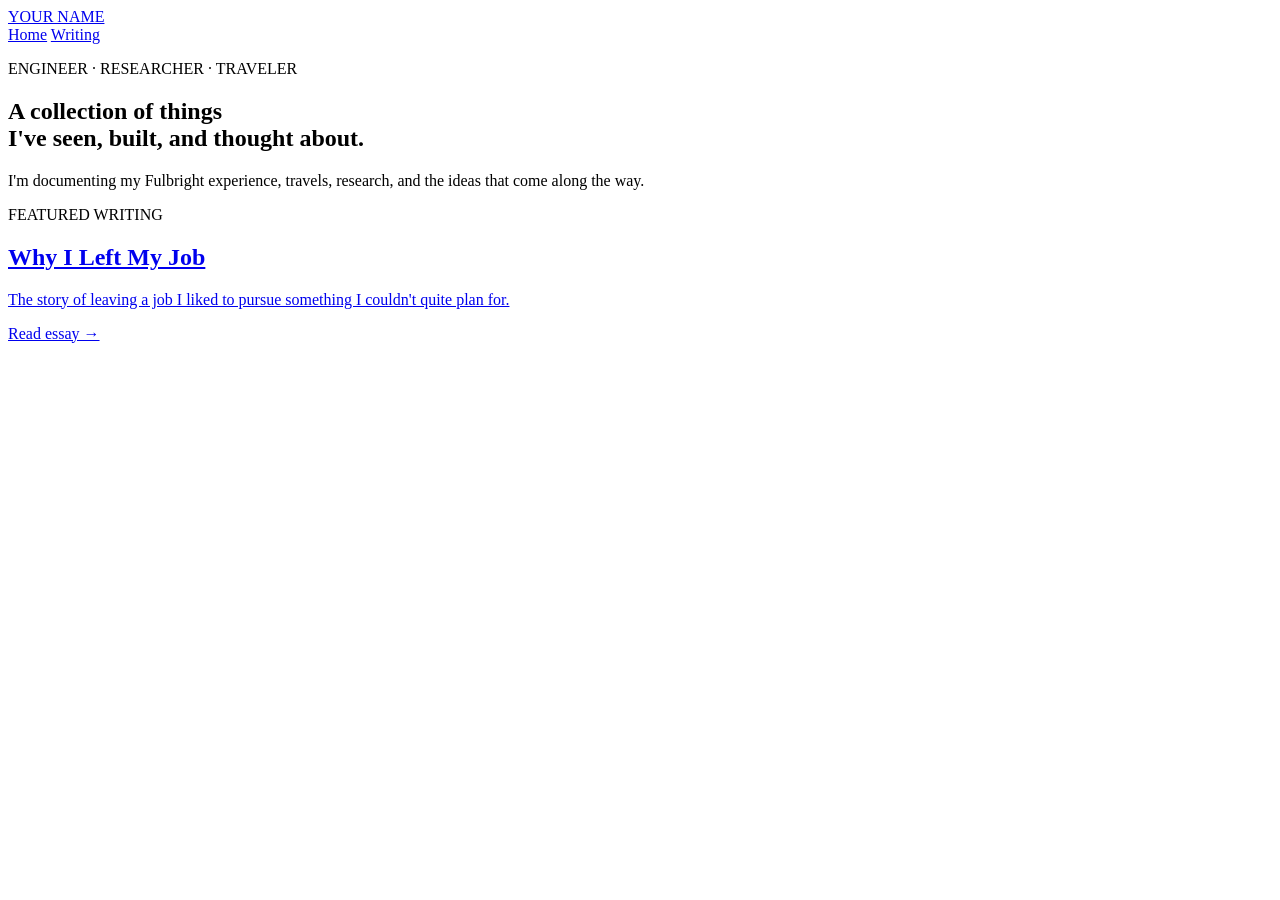
==== index.html @ 5b272e48 "Add initial HTML structure for personal website" ====
<!DOCTYPE html>
<html lang="en">
<head>
    <meta charset="UTF-8">
    <meta name="viewport" content="width=device-width, initial-scale=1.0">
    <title>Your Name</title>
    <link rel="stylesheet" href="style.css">
</head>

<body>

    <header>
        <a href="index.html" class="site-title">YOUR NAME</a>

        <nav>
            <a href="index.html">Home</a>
            <a href="essay.html">Writing</a>
        </nav>
    </header>

    <main class="home">
        <section class="intro">
            <p class="eyebrow">ENGINEER · RESEARCHER · TRAVELER</p>

            <h1>
                A collection of things<br>
                I've seen, built, and thought about.
            </h1>

            <p class="intro-text">
                I'm documenting my Fulbright experience, travels,
                research, and the ideas that come along the way.
            </p>
        </section>

        <section class="featured">
            <p class="eyebrow">FEATURED WRITING</p>

            <a href="essay.html" class="essay-link">
                <h2>Why I Left My Job</h2>
                <p>
                    The story of leaving a job I liked to pursue
                    something I couldn't quite plan for.
                </p>
                <span>Read essay →</span>
            </a>
        </section>
    </main>

</body>
</html>
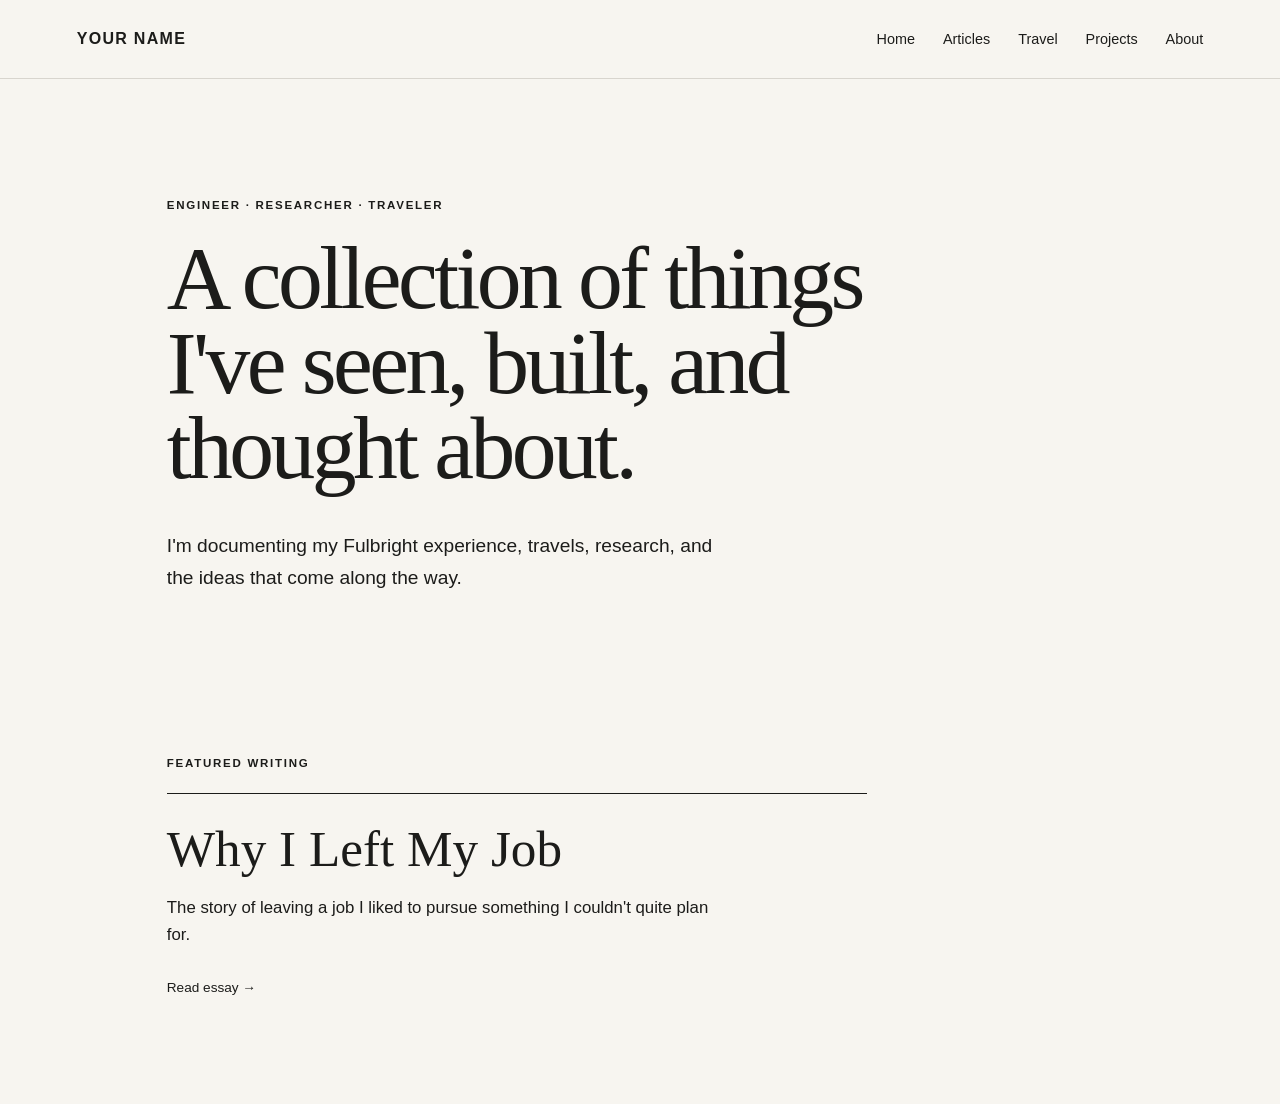
==== commit 88f776c3: "Update navigation links in index.html" ====
--- a/index.html
+++ b/index.html
@@ -14,7 +14,10 @@
 
         <nav>
             <a href="index.html">Home</a>
-            <a href="essay.html">Writing</a>
+            <a href="articles/index.html">Articles</a>
+            <a href="travel/index.html">Travel</a>
+            <a href="projects/index.html">Projects</a>
+            <a href="about/index.html">About</a>
         </nav>
     </header>
 
--- a/style.css
+++ b/style.css
@@ -0,0 +1,166 @@
+* {
+    box-sizing: border-box;
+}
+
+body {
+    margin: 0;
+    background: #f7f5f0;
+    color: #1c1c1a;
+    font-family: Arial, Helvetica, sans-serif;
+}
+
+header {
+    display: flex;
+    justify-content: space-between;
+    align-items: center;
+
+    padding: 30px 6vw;
+
+    border-bottom: 1px solid #d8d5ce;
+}
+
+.site-title {
+    color: inherit;
+    text-decoration: none;
+    font-weight: 700;
+    letter-spacing: 0.08em;
+}
+
+nav {
+    display: flex;
+    gap: 28px;
+}
+
+nav a {
+    color: inherit;
+    text-decoration: none;
+    font-size: 0.9rem;
+}
+
+nav a:hover {
+    text-decoration: underline;
+}
+
+.home {
+    max-width: 1100px;
+    margin: 0 auto;
+    padding: 12vh 6vw;
+}
+
+.intro {
+    max-width: 850px;
+}
+
+.eyebrow {
+    margin-bottom: 24px;
+
+    font-size: 0.72rem;
+    font-weight: 700;
+    letter-spacing: 0.15em;
+}
+
+h1 {
+    margin: 0;
+
+    font-family: Georgia, "Times New Roman", serif;
+    font-size: clamp(3rem, 7vw, 6.5rem);
+    font-weight: 400;
+    line-height: 0.95;
+    letter-spacing: -0.04em;
+}
+
+.intro-text {
+    max-width: 560px;
+    margin-top: 40px;
+
+    font-size: 1.2rem;
+    line-height: 1.7;
+}
+
+.featured {
+    margin-top: 18vh;
+    max-width: 700px;
+}
+
+.essay-link {
+    display: block;
+
+    color: inherit;
+    text-decoration: none;
+
+    border-top: 1px solid #1c1c1a;
+    padding-top: 25px;
+}
+
+.essay-link h2 {
+    margin: 0;
+
+    font-family: Georgia, "Times New Roman", serif;
+    font-size: clamp(2rem, 4vw, 4rem);
+    font-weight: 400;
+}
+
+.essay-link p {
+    max-width: 550px;
+    font-size: 1.05rem;
+    line-height: 1.6;
+}
+
+.essay-link span {
+    display: inline-block;
+    margin-top: 15px;
+    font-size: 0.85rem;
+}
+
+.essay {
+    max-width: 850px;
+    margin: 0 auto;
+    padding: 12vh 6vw;
+}
+
+.essay-header {
+    max-width: 750px;
+    margin-bottom: 12vh;
+}
+
+.essay-header h1 {
+    font-size: clamp(3rem, 7vw, 6rem);
+}
+
+.dek {
+    margin-top: 35px;
+
+    font-size: 1.25rem;
+    line-height: 1.6;
+}
+
+.essay-body {
+    max-width: 680px;
+    margin: 0 auto;
+}
+
+.essay-body p {
+    margin: 0 0 1.6em;
+
+    font-family: Georgia, "Times New Roman", serif;
+    font-size: 1.2rem;
+    line-height: 1.8;
+}
+
+@media (max-width: 700px) {
+
+    header {
+        padding: 22px 5vw;
+    }
+
+    nav {
+        gap: 15px;
+    }
+
+    .home,
+    .essay {
+        padding-left: 5vw;
+        padding-right: 5vw;
+    }
+
+}
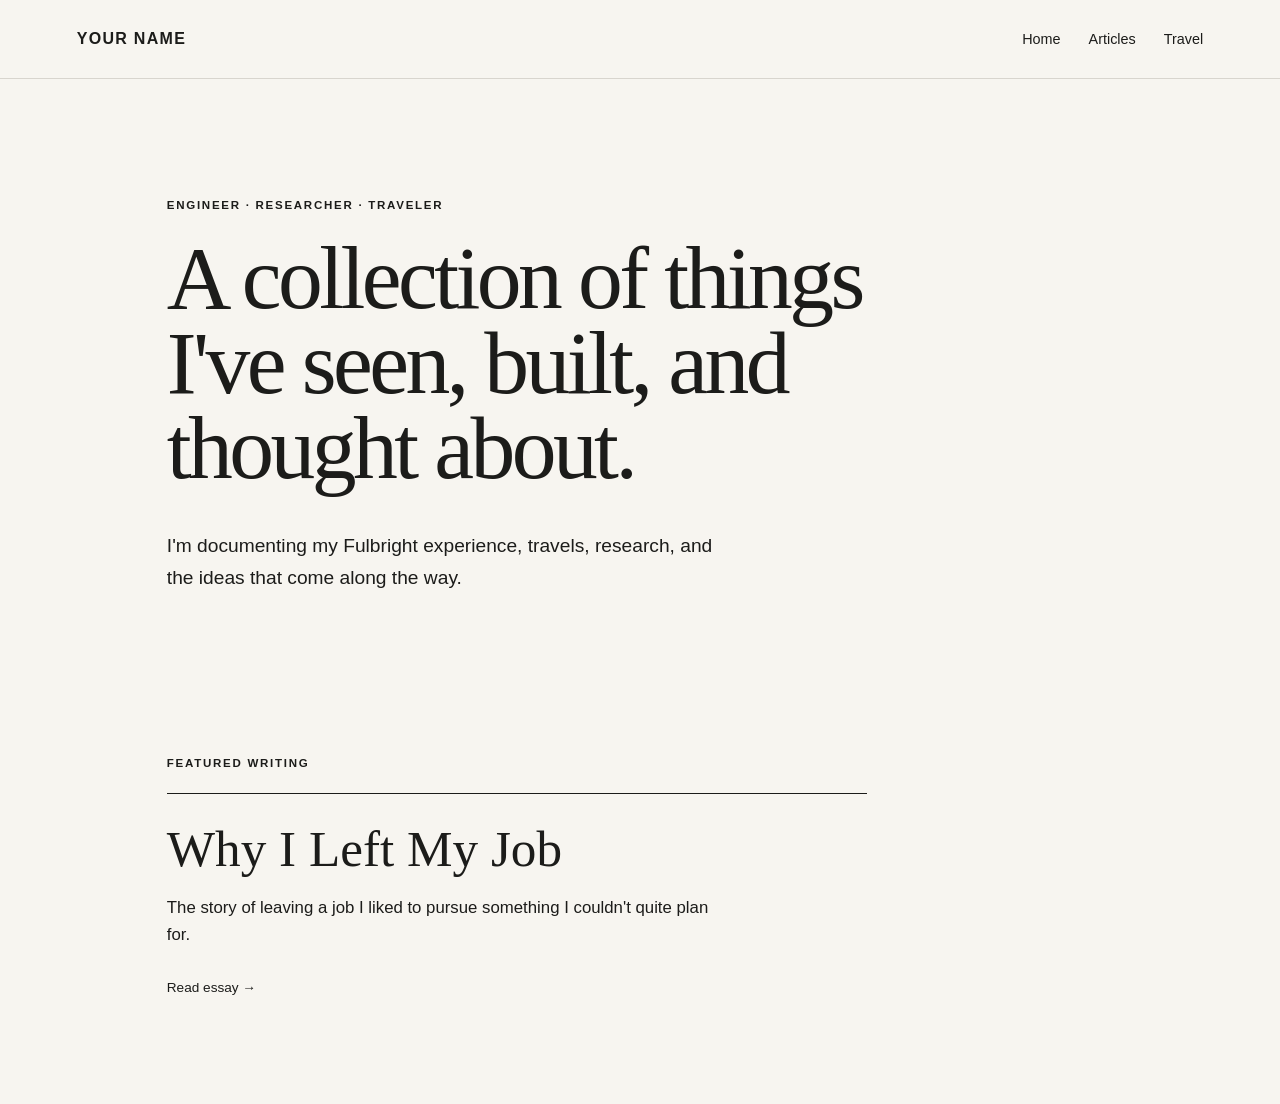
==== commit 79f15f63: "Put my first essay in" ====
--- a/index.html
+++ b/index.html
@@ -16,8 +16,6 @@
             <a href="index.html">Home</a>
             <a href="articles/index.html">Articles</a>
             <a href="travel/index.html">Travel</a>
-            <a href="projects/index.html">Projects</a>
-            <a href="about/index.html">About</a>
         </nav>
     </header>
 
--- a/style.css
+++ b/style.css
@@ -164,3 +164,108 @@
     }
 
 }
+
+/* =========================
+   ARTICLES
+   ========================= */
+
+.articles-page {
+    max-width: 1200px;
+    margin: 0 auto;
+    padding: 10vh 6vw;
+}
+
+.articles-intro {
+    max-width: 700px;
+    margin-bottom: 10vh;
+}
+
+.articles-intro h1 {
+    margin-bottom: 30px;
+}
+
+.articles-intro > p:last-child {
+    font-size: 1.2rem;
+    line-height: 1.7;
+}
+
+
+/* Article grid */
+
+.article-grid {
+    display: grid;
+    grid-template-columns: repeat(2, 1fr);
+    gap: 25px;
+}
+
+.article-card {
+    display: flex;
+    flex-direction: column;
+
+    min-height: 350px;
+    padding: 35px;
+
+    border: 1px solid #cfcac0;
+
+    color: inherit;
+    text-decoration: none;
+
+    transition:
+        transform 0.25s ease,
+        background-color 0.25s ease;
+}
+
+.article-card:hover {
+    transform: translateY(-5px);
+    background-color: #efede7;
+}
+
+.article-number {
+    margin: 0 0 50px;
+
+    font-size: 0.75rem;
+    letter-spacing: 0.15em;
+}
+
+.article-card h2 {
+    margin: 0 0 20px;
+
+    font-family: Georgia, "Times New Roman", serif;
+    font-size: 2.5rem;
+    font-weight: 400;
+    line-height: 1.05;
+}
+
+.article-card p:not(.article-number) {
+    max-width: 500px;
+
+    font-size: 1rem;
+    line-height: 1.6;
+}
+
+.read-more {
+    margin-top: auto;
+    padding-top: 30px;
+
+    font-size: 0.85rem;
+}
+
+
+/* Mobile */
+
+@media (max-width: 700px) {
+
+    .article-grid {
+        grid-template-columns: 1fr;
+    }
+
+    .article-card {
+        min-height: 300px;
+        padding: 25px;
+    }
+
+    .article-card h2 {
+        font-size: 2rem;
+    }
+
+}
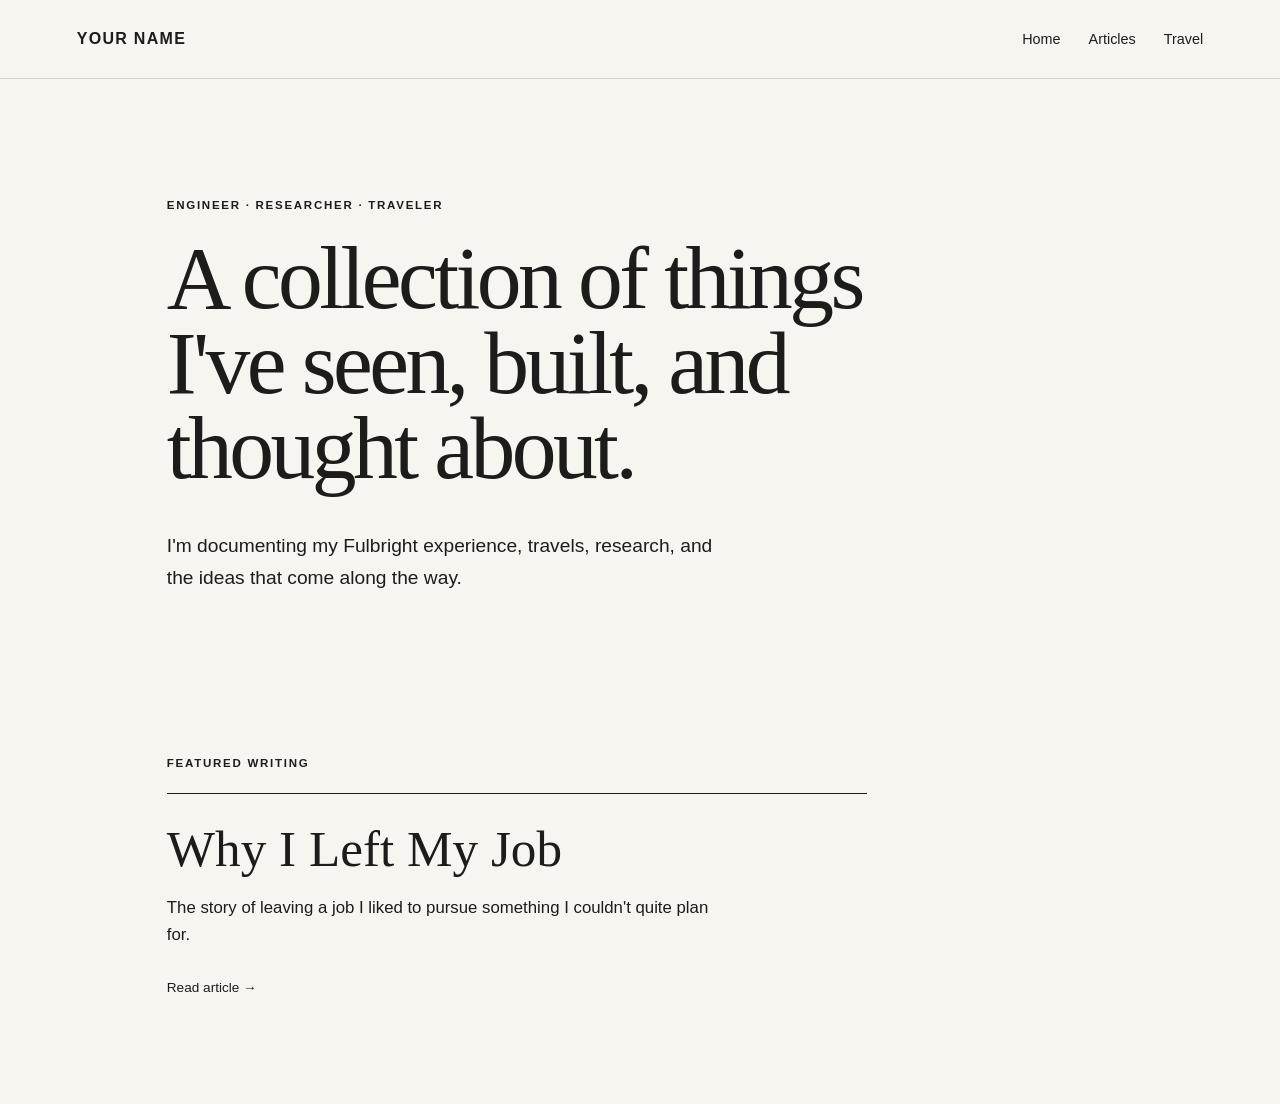
==== commit 212c40cb: "Fixing up the styling" ====
--- a/index.html
+++ b/index.html
@@ -37,13 +37,13 @@
         <section class="featured">
             <p class="eyebrow">FEATURED WRITING</p>
 
-            <a href="essay.html" class="essay-link">
+            <a href="articles/essay.html" class="essay-link">
                 <h2>Why I Left My Job</h2>
                 <p>
                     The story of leaving a job I liked to pursue
                     something I couldn't quite plan for.
                 </p>
-                <span>Read essay →</span>
+                <span>Read article →</span>
             </a>
         </section>
     </main>
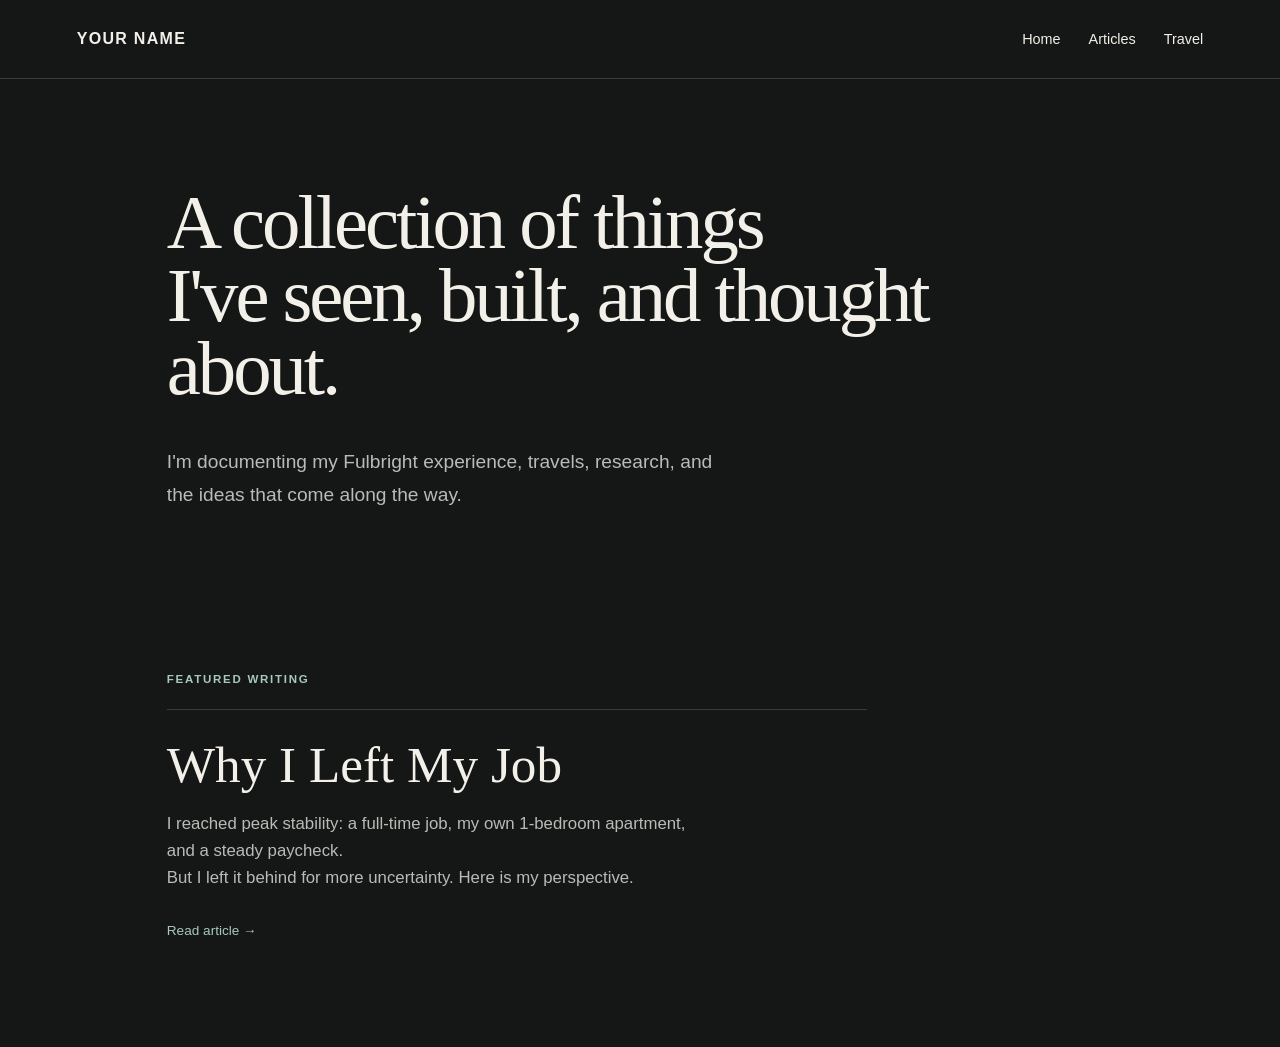
==== commit 080686c1: "Supporting more articles, shrinking h1, removing eyebrows in some sections, switching to dates" ====
--- a/index.html
+++ b/index.html
@@ -21,7 +21,7 @@
 
     <main class="home">
         <section class="intro">
-            <p class="eyebrow">ENGINEER · RESEARCHER · TRAVELER</p>
+            <!-- <p class="eyebrow">ENGINEER · RESEARCHER · TRAVELER</p> -->
 
             <h1>
                 A collection of things<br>
@@ -37,11 +37,11 @@
         <section class="featured">
             <p class="eyebrow">FEATURED WRITING</p>
 
-            <a href="articles/essay.html" class="essay-link">
+            <a href="articles/why-i-left-my-job.html" class="essay-link">
                 <h2>Why I Left My Job</h2>
                 <p>
-                    The story of leaving a job I liked to pursue
-                    something I couldn't quite plan for.
+                    I reached peak stability: a full-time job, my own 1-bedroom apartment, and a steady paycheck.<br>
+                    But I left it behind for more uncertainty. Here is my perspective.
                 </p>
                 <span>Read article →</span>
             </a>
--- a/style.css
+++ b/style.css
@@ -1,13 +1,36 @@
+:root {
+    --background: #151716;
+    --surface: #1d201e;
+    --text: #f2f0e9;
+    --muted: #b9bbb6;
+    --border: #383b38;
+    --accent: #a8c7c1;
+}
+
+
+/* =========================
+   GLOBAL
+   ========================= */
+
 * {
     box-sizing: border-box;
 }
 
 body {
     margin: 0;
-    background: #f7f5f0;
-    color: #1c1c1a;
+    background: var(--background);
+    color: var(--text);
     font-family: Arial, Helvetica, sans-serif;
 }
+
+a {
+    color: inherit;
+}
+
+
+/* =========================
+   HEADER
+   ========================= */
 
 header {
     display: flex;
@@ -16,7 +39,7 @@
 
     padding: 30px 6vw;
 
-    border-bottom: 1px solid #d8d5ce;
+    border-bottom: 1px solid var(--border);
 }
 
 .site-title {
@@ -38,8 +61,38 @@
 }
 
 nav a:hover {
-    text-decoration: underline;
-}
+    color: var(--accent);
+}
+
+
+/* =========================
+   GENERAL TYPOGRAPHY
+   ========================= */
+
+.eyebrow {
+    margin-bottom: 24px;
+
+    color: var(--accent);
+
+    font-size: 0.72rem;
+    font-weight: 700;
+    letter-spacing: 0.15em;
+}
+
+h1 {
+    margin: 0;
+
+    font-family: Georgia, "Times New Roman", serif;
+    font-size: clamp(2.8rem, 6vw, 5.5rem);
+    font-weight: 400;
+    line-height: 0.95;
+    letter-spacing: -0.04em;
+}
+
+
+/* =========================
+   HOME
+   ========================= */
 
 .home {
     max-width: 1100px;
@@ -51,28 +104,12 @@
     max-width: 850px;
 }
 
-.eyebrow {
-    margin-bottom: 24px;
-
-    font-size: 0.72rem;
-    font-weight: 700;
-    letter-spacing: 0.15em;
-}
-
-h1 {
-    margin: 0;
-
-    font-family: Georgia, "Times New Roman", serif;
-    font-size: clamp(3rem, 7vw, 6.5rem);
-    font-weight: 400;
-    line-height: 0.95;
-    letter-spacing: -0.04em;
-}
-
 .intro-text {
     max-width: 560px;
     margin-top: 40px;
 
+    color: var(--muted);
+
     font-size: 1.2rem;
     line-height: 1.7;
 }
@@ -88,7 +125,7 @@
     color: inherit;
     text-decoration: none;
 
-    border-top: 1px solid #1c1c1a;
+    border-top: 1px solid var(--border);
     padding-top: 25px;
 }
 
@@ -102,6 +139,9 @@
 
 .essay-link p {
     max-width: 550px;
+
+    color: var(--muted);
+
     font-size: 1.05rem;
     line-height: 1.6;
 }
@@ -109,8 +149,20 @@
 .essay-link span {
     display: inline-block;
     margin-top: 15px;
+
+    color: var(--accent);
+
     font-size: 0.85rem;
 }
+
+.essay-link:hover h2 {
+    color: var(--accent);
+}
+
+
+/* =========================
+   ESSAY
+   ========================= */
 
 .essay {
     max-width: 850px;
@@ -130,6 +182,8 @@
 .dek {
     margin-top: 35px;
 
+    color: var(--muted);
+
     font-size: 1.25rem;
     line-height: 1.6;
 }
@@ -147,23 +201,6 @@
     line-height: 1.8;
 }
 
-@media (max-width: 700px) {
-
-    header {
-        padding: 22px 5vw;
-    }
-
-    nav {
-        gap: 15px;
-    }
-
-    .home,
-    .essay {
-        padding-left: 5vw;
-        padding-right: 5vw;
-    }
-
-}
 
 /* =========================
    ARTICLES
@@ -176,7 +213,7 @@
 }
 
 .articles-intro {
-    max-width: 700px;
+    max-width: 1000px;
     margin-bottom: 10vh;
 }
 
@@ -185,6 +222,10 @@
 }
 
 .articles-intro > p:last-child {
+    max-width: 1000px;
+
+    color: var(--muted);
+
     font-size: 1.2rem;
     line-height: 1.7;
 }
@@ -205,23 +246,29 @@
     min-height: 350px;
     padding: 35px;
 
-    border: 1px solid #cfcac0;
+    border: 1px solid var(--border);
 
     color: inherit;
     text-decoration: none;
 
     transition:
         transform 0.25s ease,
-        background-color 0.25s ease;
+        background-color 0.25s ease,
+        border-color 0.25s ease;
 }
 
 .article-card:hover {
     transform: translateY(-5px);
-    background-color: #efede7;
+
+    background-color: var(--surface);
+
+    border-color: var(--accent);
 }
 
 .article-number {
     margin: 0 0 50px;
+
+    color: var(--accent);
 
     font-size: 0.75rem;
     letter-spacing: 0.15em;
@@ -239,6 +286,8 @@
 .article-card p:not(.article-number) {
     max-width: 500px;
 
+    color: var(--muted);
+
     font-size: 1rem;
     line-height: 1.6;
 }
@@ -247,13 +296,32 @@
     margin-top: auto;
     padding-top: 30px;
 
+    color: var(--accent);
+
     font-size: 0.85rem;
 }
 
 
-/* Mobile */
+/* =========================
+   MOBILE
+   ========================= */
 
 @media (max-width: 700px) {
+
+    header {
+        padding: 22px 5vw;
+    }
+
+    nav {
+        gap: 15px;
+    }
+
+    .home,
+    .essay,
+    .articles-page {
+        padding-left: 5vw;
+        padding-right: 5vw;
+    }
 
     .article-grid {
         grid-template-columns: 1fr;
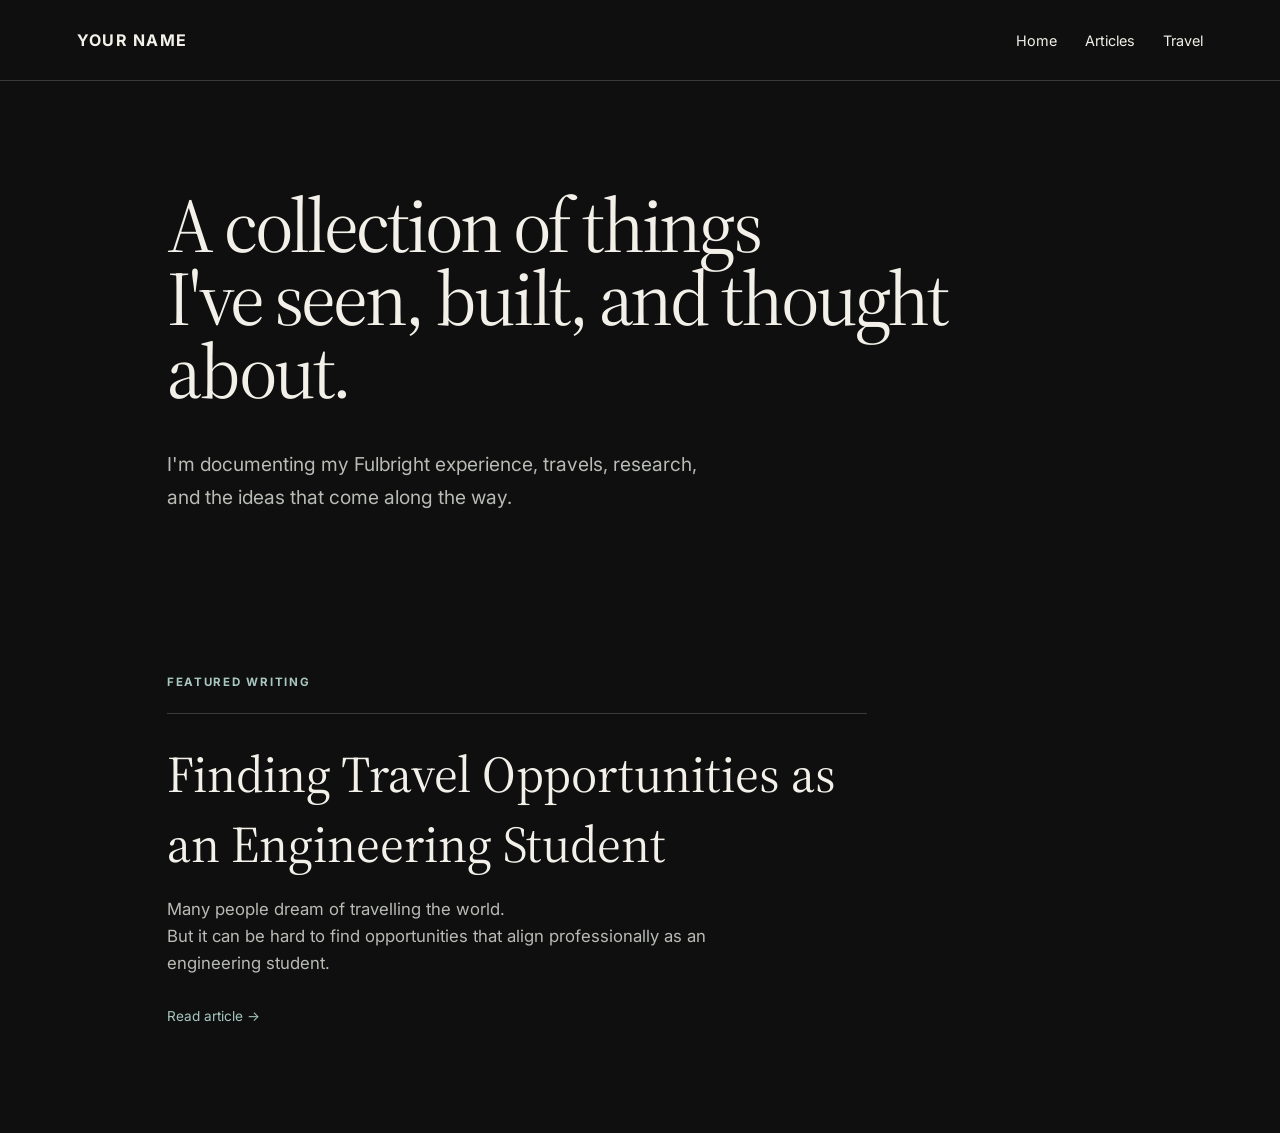
==== commit a88688cd: "Styling changes, introducing the "conversation with my manager" article" ====
--- a/index.html
+++ b/index.html
@@ -37,11 +37,11 @@
         <section class="featured">
             <p class="eyebrow">FEATURED WRITING</p>
 
-            <a href="articles/why-i-left-my-job.html" class="essay-link">
-                <h2>Why I Left My Job</h2>
+            <a href="articles/finding-travel-opportunities.html" class="essay-link">
+                <h2>Finding Travel Opportunities as an Engineering Student</h2>
                 <p>
-                    I reached peak stability: a full-time job, my own 1-bedroom apartment, and a steady paycheck.<br>
-                    But I left it behind for more uncertainty. Here is my perspective.
+                    Many people dream of travelling the world. </br> 
+                    But it can be hard to find opportunities that align professionally as an engineering student.
                 </p>
                 <span>Read article →</span>
             </a>
--- a/style.css
+++ b/style.css
@@ -1,10 +1,15 @@
+@import url("https://fonts.googleapis.com/css2?family=Inter:wght@400;500;600;700&family=Source+Serif+4:opsz,wght@8..60,400;8..60,500;8..60,600&display=swap");
 :root {
-    --background: #151716;
-    --surface: #1d201e;
+    --background: #0e0f0e;
+    --surface: #161816;
     --text: #f2f0e9;
     --muted: #b9bbb6;
     --border: #383b38;
     --accent: #a8c7c1;
+
+    /* Typography */
+    --heading-font: "Source Serif 4", Georgia, serif;
+    --body-font: "Inter", Arial, sans-serif;
 }
 
 
@@ -18,9 +23,11 @@
 
 body {
     margin: 0;
+
     background: var(--background);
     color: var(--text);
-    font-family: Arial, Helvetica, sans-serif;
+
+    font-family: var(--body-font);
 }
 
 a {
@@ -45,6 +52,8 @@
 .site-title {
     color: inherit;
     text-decoration: none;
+
+    font-family: var(--body-font);
     font-weight: 700;
     letter-spacing: 0.08em;
 }
@@ -52,11 +61,14 @@
 nav {
     display: flex;
     gap: 28px;
+
+    font-family: var(--body-font);
 }
 
 nav a {
     color: inherit;
     text-decoration: none;
+
     font-size: 0.9rem;
 }
 
@@ -74,15 +86,26 @@
 
     color: var(--accent);
 
+    font-family: var(--body-font);
     font-size: 0.72rem;
     font-weight: 700;
     letter-spacing: 0.15em;
 }
 
+h1,
+h2,
+h3,
+h4 {
+    font-family: var(--heading-font);
+}
+
+
+/* Main page titles */
+
 h1 {
     margin: 0;
 
-    font-family: Georgia, "Times New Roman", serif;
+    font-family: var(--heading-font);
     font-size: clamp(2.8rem, 6vw, 5.5rem);
     font-weight: 400;
     line-height: 0.95;
@@ -110,6 +133,7 @@
 
     color: var(--muted);
 
+    font-family: var(--body-font);
     font-size: 1.2rem;
     line-height: 1.7;
 }
@@ -132,7 +156,7 @@
 .essay-link h2 {
     margin: 0;
 
-    font-family: Georgia, "Times New Roman", serif;
+    font-family: var(--heading-font);
     font-size: clamp(2rem, 4vw, 4rem);
     font-weight: 400;
 }
@@ -142,6 +166,7 @@
 
     color: var(--muted);
 
+    font-family: var(--body-font);
     font-size: 1.05rem;
     line-height: 1.6;
 }
@@ -152,6 +177,7 @@
 
     color: var(--accent);
 
+    font-family: var(--body-font);
     font-size: 0.85rem;
 }
 
@@ -176,7 +202,9 @@
 }
 
 .essay-header h1 {
+    font-family: var(--heading-font);
     font-size: clamp(3rem, 7vw, 6rem);
+    font-weight: 400;
 }
 
 .dek {
@@ -184,6 +212,7 @@
 
     color: var(--muted);
 
+    font-family: var(--body-font);
     font-size: 1.25rem;
     line-height: 1.6;
 }
@@ -196,9 +225,44 @@
 .essay-body p {
     margin: 0 0 1.6em;
 
-    font-family: Georgia, "Times New Roman", serif;
-    font-size: 1.2rem;
+    color: var(--text);
+
+    font-family: var(--body-font);
+    font-size: 1.15rem;
     line-height: 1.8;
+}
+
+
+/* Section breaks */
+
+.essay-body hr {
+    width: 55%;
+    margin: 6rem auto;
+
+    border: 0;
+    border-top: 1px solid var(--border);
+}
+
+
+/* Emphasis */
+
+.emphasis {
+    font-family: var(--body-font);
+    font-style: italic;
+    font-weight: 700;
+}
+
+
+/* Essay section headings */
+
+.essay-body h2 {
+    margin-top: 0;
+    margin-bottom: 2rem;
+
+    font-family: var(--heading-font);
+    font-size: 2.2rem;
+    font-weight: 400;
+    line-height: 1.1;
 }
 
 
@@ -219,6 +283,8 @@
 
 .articles-intro h1 {
     margin-bottom: 30px;
+
+    font-family: var(--heading-font);
 }
 
 .articles-intro > p:last-child {
@@ -226,12 +292,15 @@
 
     color: var(--muted);
 
+    font-family: var(--body-font);
     font-size: 1.2rem;
     line-height: 1.7;
 }
 
 
-/* Article grid */
+/* =========================
+   ARTICLE GRID
+   ========================= */
 
 .article-grid {
     display: grid;
@@ -270,6 +339,7 @@
 
     color: var(--accent);
 
+    font-family: var(--body-font);
     font-size: 0.75rem;
     letter-spacing: 0.15em;
 }
@@ -277,7 +347,7 @@
 .article-card h2 {
     margin: 0 0 20px;
 
-    font-family: Georgia, "Times New Roman", serif;
+    font-family: var(--heading-font);
     font-size: 2.5rem;
     font-weight: 400;
     line-height: 1.05;
@@ -288,6 +358,7 @@
 
     color: var(--muted);
 
+    font-family: var(--body-font);
     font-size: 1rem;
     line-height: 1.6;
 }
@@ -298,6 +369,7 @@
 
     color: var(--accent);
 
+    font-family: var(--body-font);
     font-size: 0.85rem;
 }
 
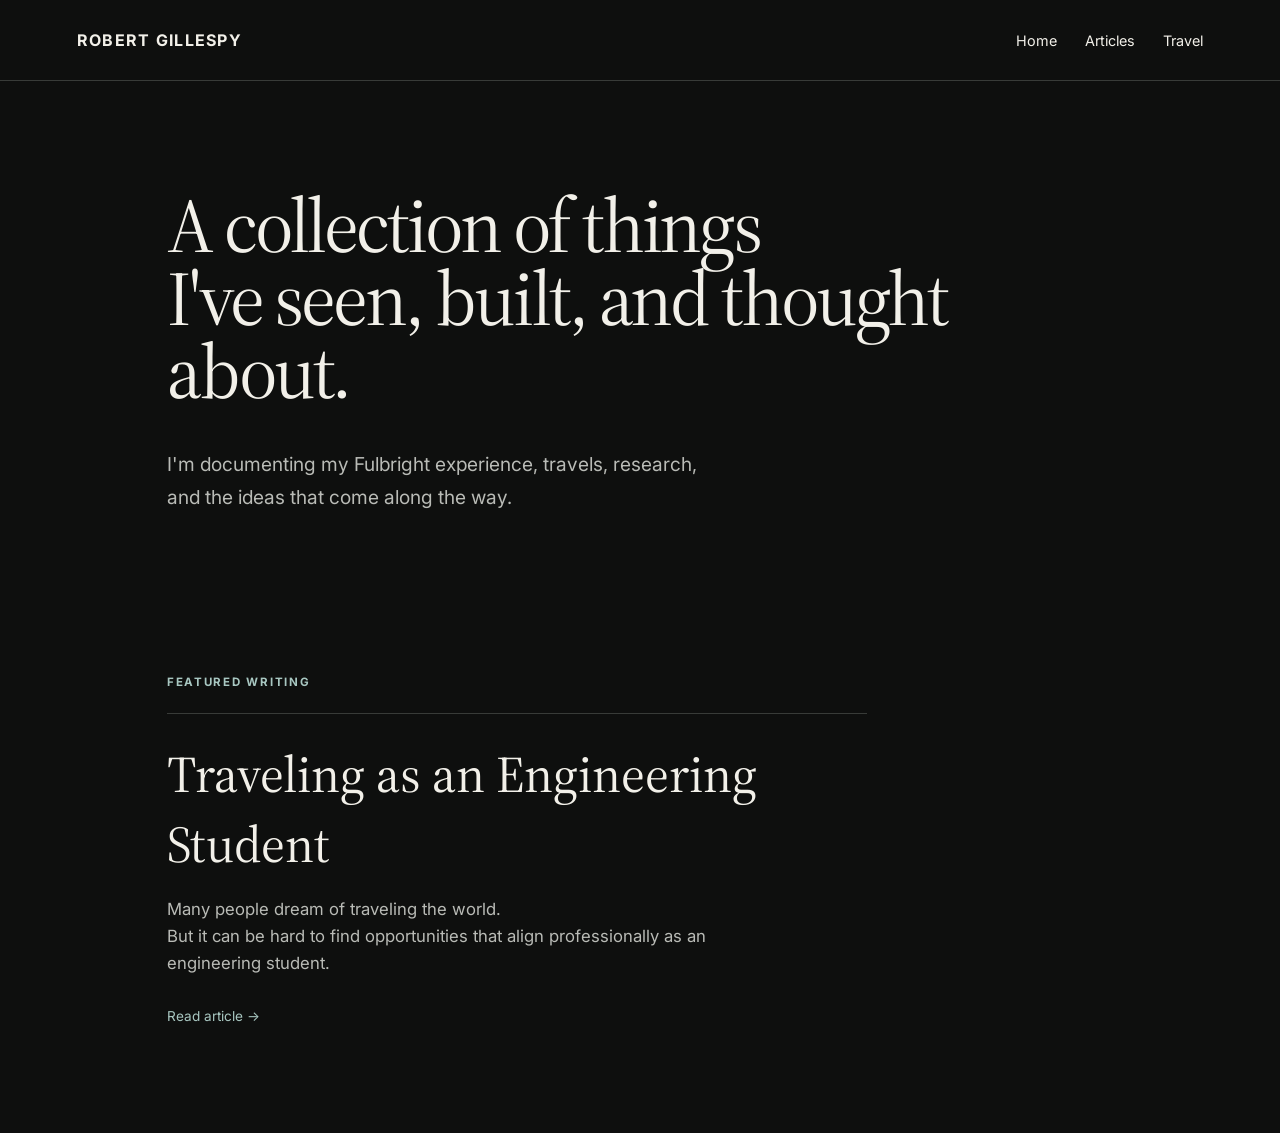
==== commit 711df70d: "some changes" ====
--- a/index.html
+++ b/index.html
@@ -10,7 +10,7 @@
 <body>
 
     <header>
-        <a href="index.html" class="site-title">YOUR NAME</a>
+        <a href="index.html" class="site-title">ROBERT GILLESPY</a>
 
         <nav>
             <a href="index.html">Home</a>
@@ -38,9 +38,9 @@
             <p class="eyebrow">FEATURED WRITING</p>
 
             <a href="articles/finding-travel-opportunities.html" class="essay-link">
-                <h2>Finding Travel Opportunities as an Engineering Student</h2>
+                <h2>Traveling as an Engineering Student</h2>
                 <p>
-                    Many people dream of travelling the world. </br> 
+                    Many people dream of traveling the world. </br> 
                     But it can be hard to find opportunities that align professionally as an engineering student.
                 </p>
                 <span>Read article →</span>
